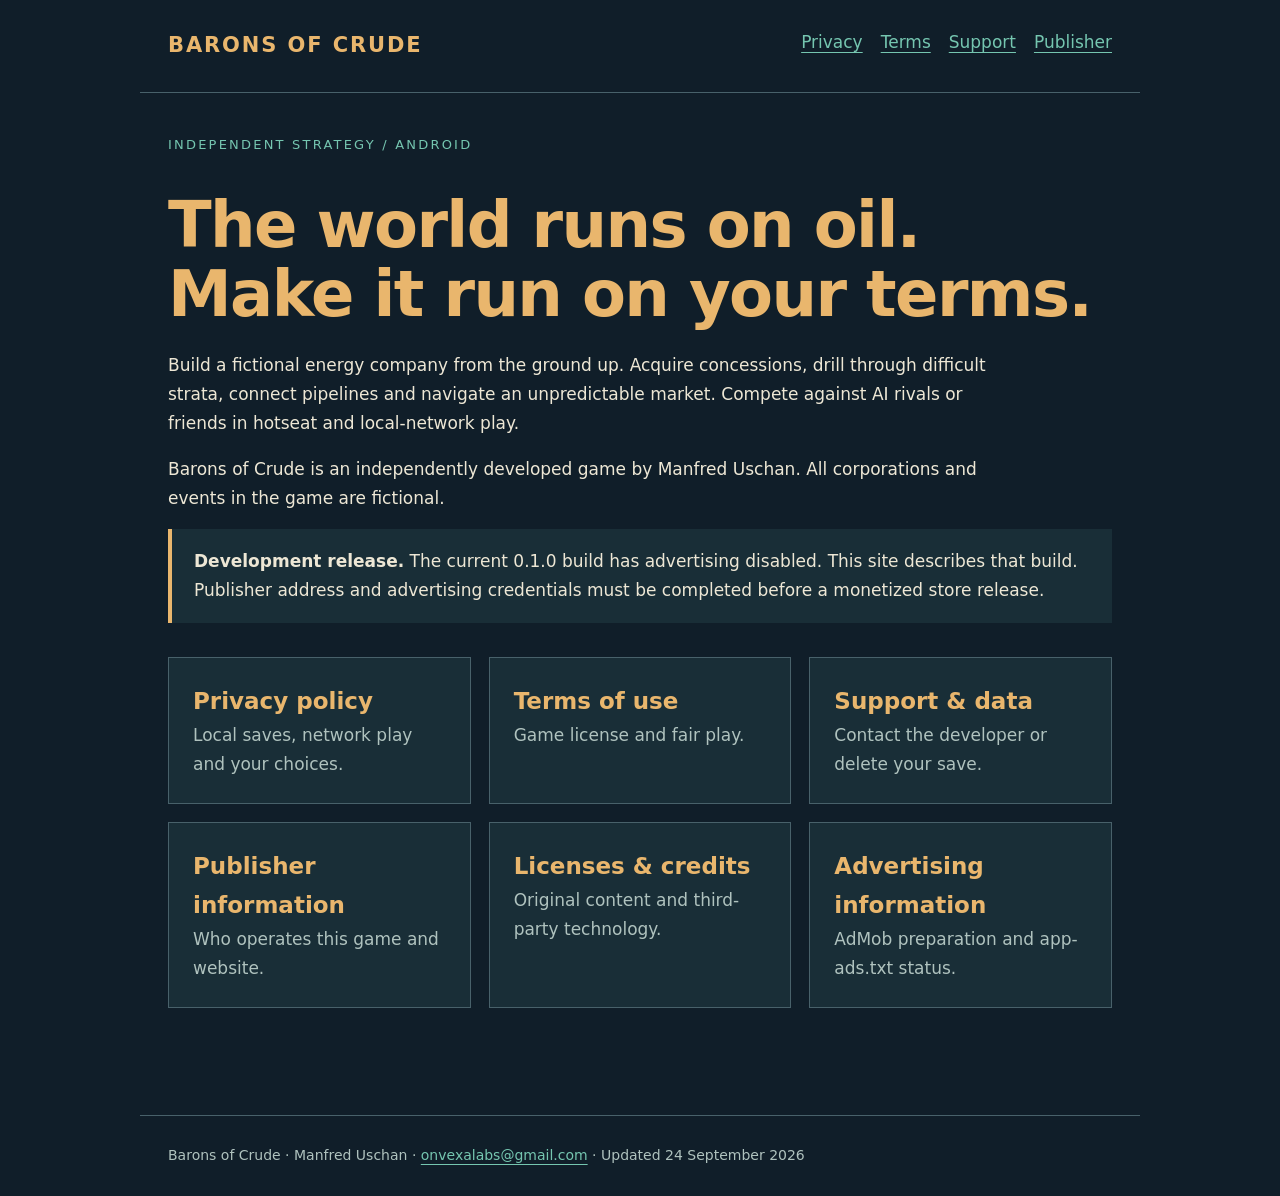
==== index.html @ c5ed8953 "Add Barons of Crude legal, privacy and support site" ====
<!doctype html><html lang="en"><head><meta charset="utf-8"><meta name="viewport" content="width=device-width,initial-scale=1"><title>Barons of Crude — Game & Legal</title><meta name="description" content="Barons of Crude: an original oil-industry strategy game by Manfred Uschan. Privacy, terms and support."><link rel="stylesheet" href="style.css"></head><body><header><a class="brand" href="index.html">BARONS OF CRUDE</a><nav aria-label="Main"><a href="privacy.html">Privacy</a><a href="terms.html">Terms</a><a href="support.html">Support</a><a href="imprint.html">Publisher</a></nav></header><main><p class="eyebrow">Independent strategy / Android</p><h1>The world runs on oil.<br>Make it run on your terms.</h1><p>Build a fictional energy company from the ground up. Acquire concessions, drill through difficult strata, connect pipelines and navigate an unpredictable market. Compete against AI rivals or friends in hotseat and local-network play.</p><p>Barons of Crude is an independently developed game by Manfred Uschan. All corporations and events in the game are fictional.</p><div class="notice"><strong>Development release.</strong> The current 0.1.0 build has advertising disabled. This site describes that build. Publisher address and advertising credentials must be completed before a monetized store release.</div><div class="grid"><a class="card" href="privacy.html"><strong>Privacy policy</strong><span>Local saves, network play and your choices.</span></a><a class="card" href="terms.html"><strong>Terms of use</strong><span>Game license and fair play.</span></a><a class="card" href="support.html"><strong>Support & data</strong><span>Contact the developer or delete your save.</span></a><a class="card" href="imprint.html"><strong>Publisher information</strong><span>Who operates this game and website.</span></a><a class="card" href="licenses.html"><strong>Licenses & credits</strong><span>Original content and third-party technology.</span></a><a class="card" href="advertising.html"><strong>Advertising information</strong><span>AdMob preparation and app-ads.txt status.</span></a></div></main><footer>Barons of Crude · Manfred Uschan · <a href="mailto:onvexalabs@gmail.com">onvexalabs@gmail.com</a> · Updated 24 September 2026</footer></body></html>
---- style.css ----
:root{color-scheme:dark;--bg:#101e29;--panel:#192e37;--ink:#ede7d5;--muted:#afc2be;--gold:#e9b66d;--mint:#75c6b0}*{box-sizing:border-box}body{margin:0;background:var(--bg);color:var(--ink);font:17px/1.7 system-ui,sans-serif}header,main,footer{max-width:1000px;margin:auto;padding:28px}header{border-bottom:1px solid #48616a;display:flex;justify-content:space-between;gap:24px;flex-wrap:wrap}.brand{font-size:21px;letter-spacing:.09em;font-weight:800;color:var(--gold);text-decoration:none}nav{display:flex;gap:18px;flex-wrap:wrap}a{color:var(--mint);text-underline-offset:4px}h1{font-size:clamp(34px,6vw,64px);line-height:1.08;color:var(--gold);margin:35px 0 22px;letter-spacing:-.025em}h2{font-size:25px;margin-top:38px;color:var(--ink)}p,li{max-width:78ch}.eyebrow{text-transform:uppercase;letter-spacing:.17em;color:var(--mint);font-size:13px}.notice{padding:18px 22px;border-left:4px solid var(--gold);background:var(--panel);color:var(--ink)}.grid{display:grid;grid-template-columns:repeat(auto-fit,minmax(250px,1fr));gap:18px;margin:34px 0}.card{padding:24px;border:1px solid #48616a;background:var(--panel);text-decoration:none;color:var(--ink)}.card strong{display:block;color:var(--gold);font-size:23px}.card span{color:var(--muted)}footer{color:var(--muted);border-top:1px solid #48616a;margin-top:45px;font-size:14px}code,pre{background:#213840;padding:3px 6px;overflow:auto}button{background:var(--gold);color:var(--bg);border:0;padding:14px 22px;font:inherit}table{border-collapse:collapse;width:100%}td,th{border-bottom:1px solid #48616a;text-align:left;padding:12px;vertical-align:top}address{font-style:normal}a:focus-visible{outline:3px solid var(--gold);outline-offset:5px}@media(max-width:600px){header,main,footer{padding:22px}nav{gap:12px;font-size:15px}}
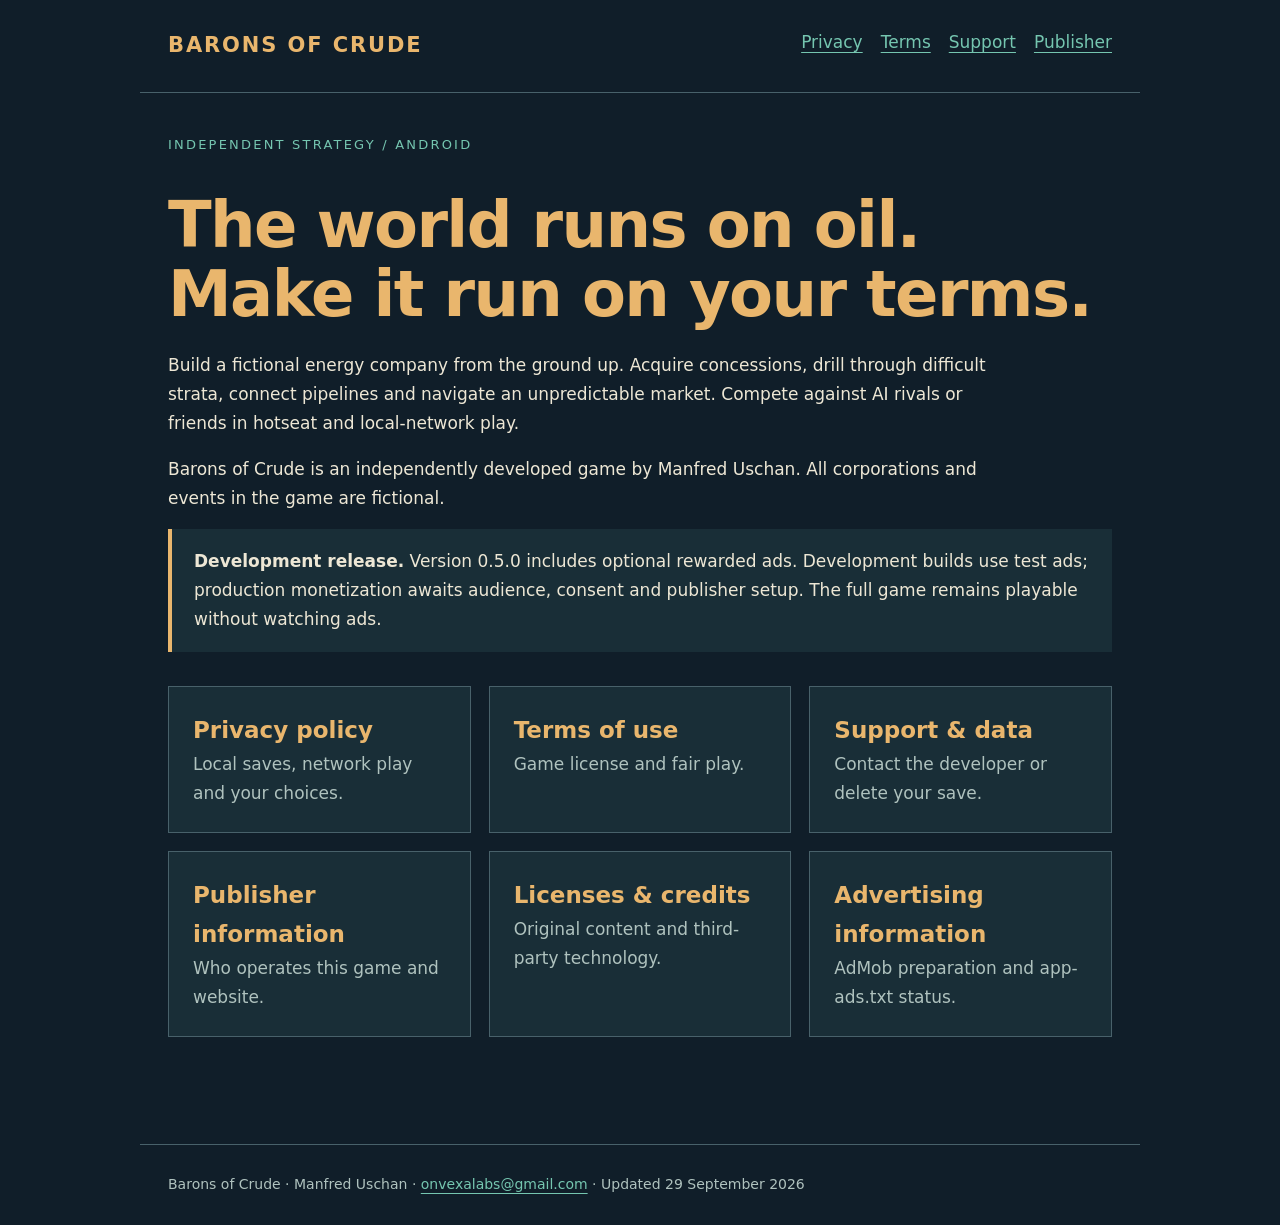
==== commit 36be33e4: "Document optional AdMob rewards and updated privacy practices" ====
--- a/index.html
+++ b/index.html
@@ -1 +1 @@
-<!doctype html><html lang="en"><head><meta charset="utf-8"><meta name="viewport" content="width=device-width,initial-scale=1"><title>Barons of Crude — Game & Legal</title><meta name="description" content="Barons of Crude: an original oil-industry strategy game by Manfred Uschan. Privacy, terms and support."><link rel="stylesheet" href="style.css"></head><body><header><a class="brand" href="index.html">BARONS OF CRUDE</a><nav aria-label="Main"><a href="privacy.html">Privacy</a><a href="terms.html">Terms</a><a href="support.html">Support</a><a href="imprint.html">Publisher</a></nav></header><main><p class="eyebrow">Independent strategy / Android</p><h1>The world runs on oil.<br>Make it run on your terms.</h1><p>Build a fictional energy company from the ground up. Acquire concessions, drill through difficult strata, connect pipelines and navigate an unpredictable market. Compete against AI rivals or friends in hotseat and local-network play.</p><p>Barons of Crude is an independently developed game by Manfred Uschan. All corporations and events in the game are fictional.</p><div class="notice"><strong>Development release.</strong> The current 0.1.0 build has advertising disabled. This site describes that build. Publisher address and advertising credentials must be completed before a monetized store release.</div><div class="grid"><a class="card" href="privacy.html"><strong>Privacy policy</strong><span>Local saves, network play and your choices.</span></a><a class="card" href="terms.html"><strong>Terms of use</strong><span>Game license and fair play.</span></a><a class="card" href="support.html"><strong>Support & data</strong><span>Contact the developer or delete your save.</span></a><a class="card" href="imprint.html"><strong>Publisher information</strong><span>Who operates this game and website.</span></a><a class="card" href="licenses.html"><strong>Licenses & credits</strong><span>Original content and third-party technology.</span></a><a class="card" href="advertising.html"><strong>Advertising information</strong><span>AdMob preparation and app-ads.txt status.</span></a></div></main><footer>Barons of Crude · Manfred Uschan · <a href="mailto:onvexalabs@gmail.com">onvexalabs@gmail.com</a> · Updated 24 September 2026</footer></body></html>
+<!doctype html><html lang="en"><head><meta charset="utf-8"><meta name="viewport" content="width=device-width,initial-scale=1"><title>Barons of Crude — Game & Legal</title><meta name="description" content="Barons of Crude: an original oil-industry strategy game by Manfred Uschan. Privacy, terms and support."><link rel="stylesheet" href="style.css"></head><body><header><a class="brand" href="index.html">BARONS OF CRUDE</a><nav aria-label="Main"><a href="privacy.html">Privacy</a><a href="terms.html">Terms</a><a href="support.html">Support</a><a href="imprint.html">Publisher</a></nav></header><main><p class="eyebrow">Independent strategy / Android</p><h1>The world runs on oil.<br>Make it run on your terms.</h1><p>Build a fictional energy company from the ground up. Acquire concessions, drill through difficult strata, connect pipelines and navigate an unpredictable market. Compete against AI rivals or friends in hotseat and local-network play.</p><p>Barons of Crude is an independently developed game by Manfred Uschan. All corporations and events in the game are fictional.</p><div class="notice"><strong>Development release.</strong> Version 0.5.0 includes optional rewarded ads. Development builds use test ads; production monetization awaits audience, consent and publisher setup. The full game remains playable without watching ads.</div><div class="grid"><a class="card" href="privacy.html"><strong>Privacy policy</strong><span>Local saves, network play and your choices.</span></a><a class="card" href="terms.html"><strong>Terms of use</strong><span>Game license and fair play.</span></a><a class="card" href="support.html"><strong>Support & data</strong><span>Contact the developer or delete your save.</span></a><a class="card" href="imprint.html"><strong>Publisher information</strong><span>Who operates this game and website.</span></a><a class="card" href="licenses.html"><strong>Licenses & credits</strong><span>Original content and third-party technology.</span></a><a class="card" href="advertising.html"><strong>Advertising information</strong><span>AdMob preparation and app-ads.txt status.</span></a></div></main><footer>Barons of Crude · Manfred Uschan · <a href="mailto:onvexalabs@gmail.com">onvexalabs@gmail.com</a> · Updated 29 September 2026</footer></body></html>
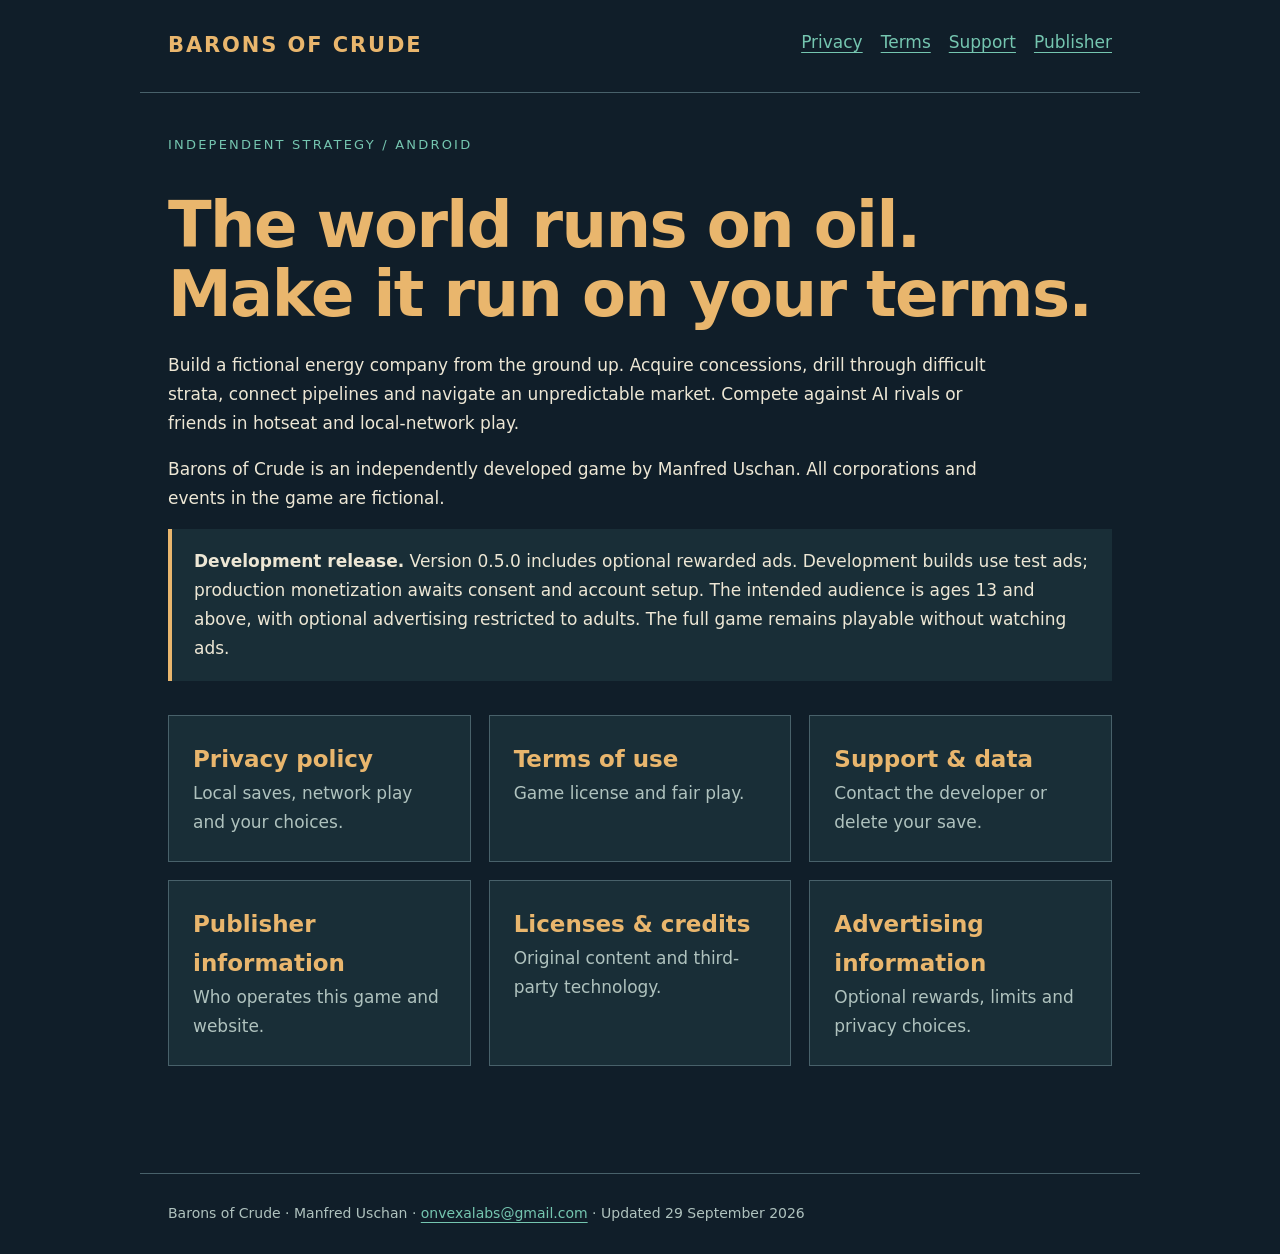
==== commit ecdb6833: "Publish publisher identity and player privacy policies" ====
--- a/index.html
+++ b/index.html
@@ -1 +1 @@
-<!doctype html><html lang="en"><head><meta charset="utf-8"><meta name="viewport" content="width=device-width,initial-scale=1"><title>Barons of Crude — Game & Legal</title><meta name="description" content="Barons of Crude: an original oil-industry strategy game by Manfred Uschan. Privacy, terms and support."><link rel="stylesheet" href="style.css"></head><body><header><a class="brand" href="index.html">BARONS OF CRUDE</a><nav aria-label="Main"><a href="privacy.html">Privacy</a><a href="terms.html">Terms</a><a href="support.html">Support</a><a href="imprint.html">Publisher</a></nav></header><main><p class="eyebrow">Independent strategy / Android</p><h1>The world runs on oil.<br>Make it run on your terms.</h1><p>Build a fictional energy company from the ground up. Acquire concessions, drill through difficult strata, connect pipelines and navigate an unpredictable market. Compete against AI rivals or friends in hotseat and local-network play.</p><p>Barons of Crude is an independently developed game by Manfred Uschan. All corporations and events in the game are fictional.</p><div class="notice"><strong>Development release.</strong> Version 0.5.0 includes optional rewarded ads. Development builds use test ads; production monetization awaits audience, consent and publisher setup. The full game remains playable without watching ads.</div><div class="grid"><a class="card" href="privacy.html"><strong>Privacy policy</strong><span>Local saves, network play and your choices.</span></a><a class="card" href="terms.html"><strong>Terms of use</strong><span>Game license and fair play.</span></a><a class="card" href="support.html"><strong>Support & data</strong><span>Contact the developer or delete your save.</span></a><a class="card" href="imprint.html"><strong>Publisher information</strong><span>Who operates this game and website.</span></a><a class="card" href="licenses.html"><strong>Licenses & credits</strong><span>Original content and third-party technology.</span></a><a class="card" href="advertising.html"><strong>Advertising information</strong><span>AdMob preparation and app-ads.txt status.</span></a></div></main><footer>Barons of Crude · Manfred Uschan · <a href="mailto:onvexalabs@gmail.com">onvexalabs@gmail.com</a> · Updated 29 September 2026</footer></body></html>
+<!doctype html><html lang="en"><head><meta charset="utf-8"><meta name="viewport" content="width=device-width,initial-scale=1"><title>Barons of Crude — Game & Legal</title><meta name="description" content="Barons of Crude: an original oil-industry strategy game by Manfred Uschan. Privacy, terms and support."><link rel="stylesheet" href="style.css"></head><body><header><a class="brand" href="index.html">BARONS OF CRUDE</a><nav aria-label="Main"><a href="privacy.html">Privacy</a><a href="terms.html">Terms</a><a href="support.html">Support</a><a href="imprint.html">Publisher</a></nav></header><main><p class="eyebrow">Independent strategy / Android</p><h1>The world runs on oil.<br>Make it run on your terms.</h1><p>Build a fictional energy company from the ground up. Acquire concessions, drill through difficult strata, connect pipelines and navigate an unpredictable market. Compete against AI rivals or friends in hotseat and local-network play.</p><p>Barons of Crude is an independently developed game by Manfred Uschan. All corporations and events in the game are fictional.</p><div class="notice"><strong>Development release.</strong> Version 0.5.0 includes optional rewarded ads. Development builds use test ads; production monetization awaits consent and account setup. The intended audience is ages 13 and above, with optional advertising restricted to adults. The full game remains playable without watching ads.</div><div class="grid"><a class="card" href="privacy.html"><strong>Privacy policy</strong><span>Local saves, network play and your choices.</span></a><a class="card" href="terms.html"><strong>Terms of use</strong><span>Game license and fair play.</span></a><a class="card" href="support.html"><strong>Support & data</strong><span>Contact the developer or delete your save.</span></a><a class="card" href="imprint.html"><strong>Publisher information</strong><span>Who operates this game and website.</span></a><a class="card" href="licenses.html"><strong>Licenses & credits</strong><span>Original content and third-party technology.</span></a><a class="card" href="advertising.html"><strong>Advertising information</strong><span>Optional rewards, limits and privacy choices.</span></a></div></main><footer>Barons of Crude · Manfred Uschan · <a href="mailto:onvexalabs@gmail.com">onvexalabs@gmail.com</a> · Updated 29 September 2026</footer></body></html>
--- a/style.css
+++ b/style.css
@@ -1 +1,3 @@
 :root{color-scheme:dark;--bg:#101e29;--panel:#192e37;--ink:#ede7d5;--muted:#afc2be;--gold:#e9b66d;--mint:#75c6b0}*{box-sizing:border-box}body{margin:0;background:var(--bg);color:var(--ink);font:17px/1.7 system-ui,sans-serif}header,main,footer{max-width:1000px;margin:auto;padding:28px}header{border-bottom:1px solid #48616a;display:flex;justify-content:space-between;gap:24px;flex-wrap:wrap}.brand{font-size:21px;letter-spacing:.09em;font-weight:800;color:var(--gold);text-decoration:none}nav{display:flex;gap:18px;flex-wrap:wrap}a{color:var(--mint);text-underline-offset:4px}h1{font-size:clamp(34px,6vw,64px);line-height:1.08;color:var(--gold);margin:35px 0 22px;letter-spacing:-.025em}h2{font-size:25px;margin-top:38px;color:var(--ink)}p,li{max-width:78ch}.eyebrow{text-transform:uppercase;letter-spacing:.17em;color:var(--mint);font-size:13px}.notice{padding:18px 22px;border-left:4px solid var(--gold);background:var(--panel);color:var(--ink)}.grid{display:grid;grid-template-columns:repeat(auto-fit,minmax(250px,1fr));gap:18px;margin:34px 0}.card{padding:24px;border:1px solid #48616a;background:var(--panel);text-decoration:none;color:var(--ink)}.card strong{display:block;color:var(--gold);font-size:23px}.card span{color:var(--muted)}footer{color:var(--muted);border-top:1px solid #48616a;margin-top:45px;font-size:14px}code,pre{background:#213840;padding:3px 6px;overflow:auto}button{background:var(--gold);color:var(--bg);border:0;padding:14px 22px;font:inherit}table{border-collapse:collapse;width:100%}td,th{border-bottom:1px solid #48616a;text-align:left;padding:12px;vertical-align:top}address{font-style:normal}a:focus-visible{outline:3px solid var(--gold);outline-offset:5px}@media(max-width:600px){header,main,footer{padding:22px}nav{gap:12px;font-size:15px}}
+
+.skip{position:absolute;left:16px;top:-80px;padding:12px;background:var(--bg);z-index:5}.skip:focus{top:12px}main{overflow-wrap:anywhere}address{line-height:1.8}
